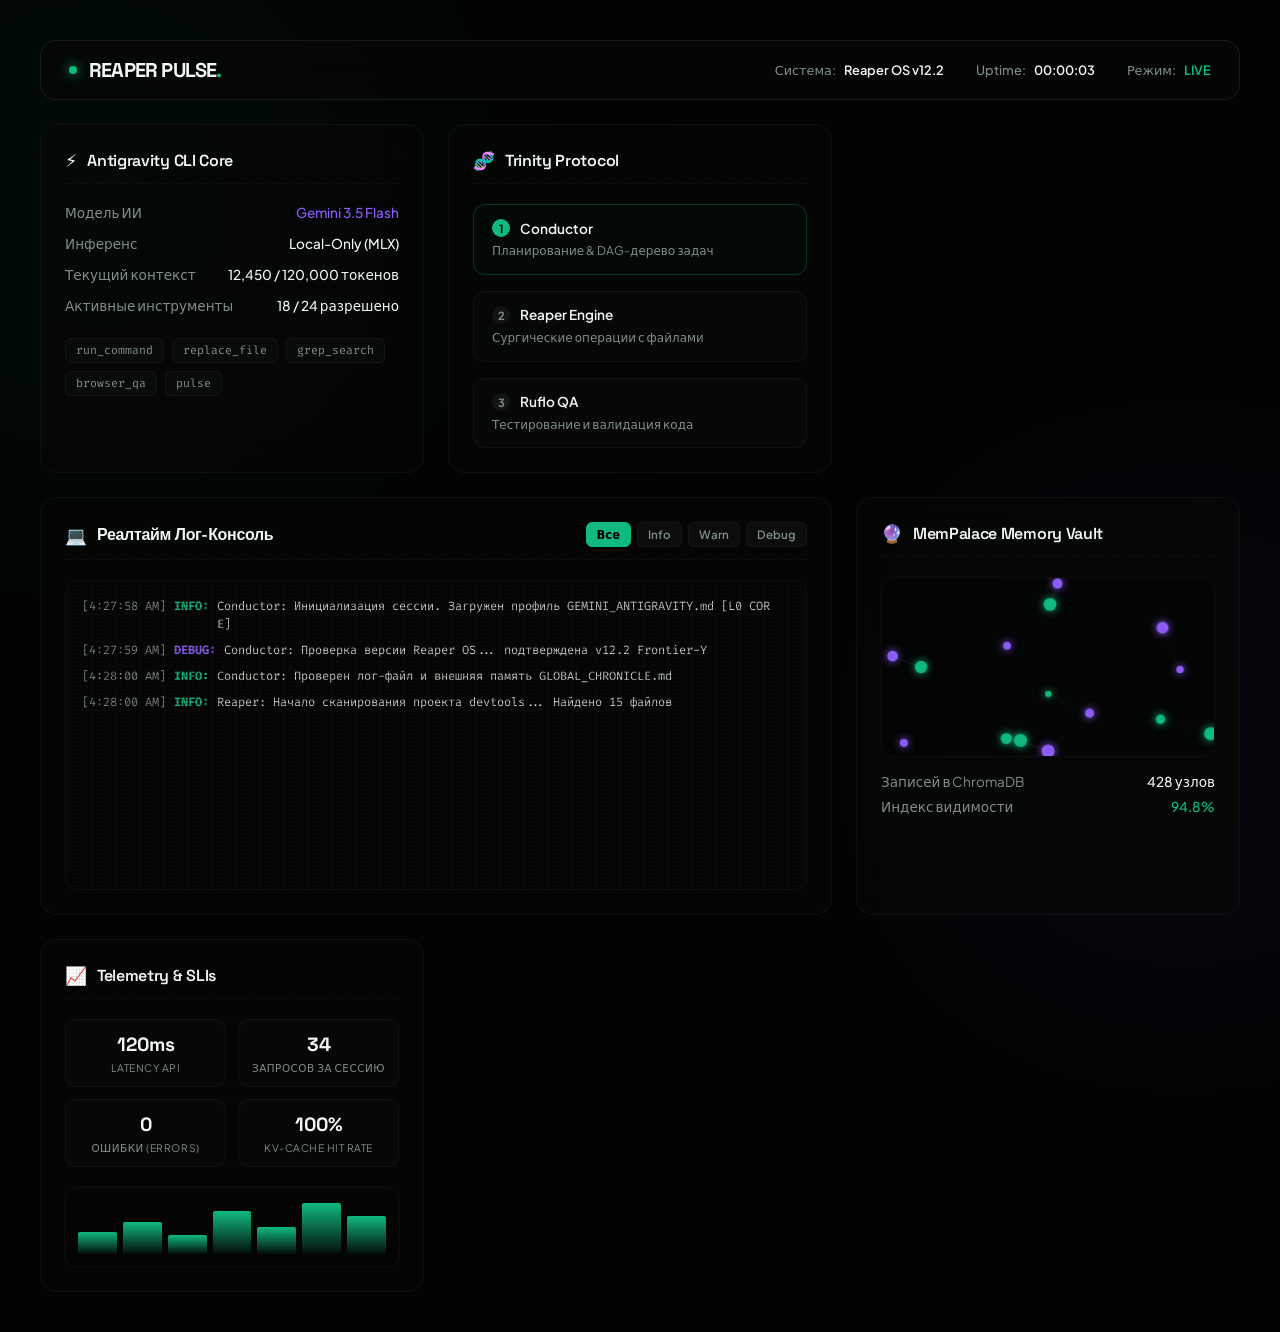
==== dashboard/index.html @ 6b087d82 "refactor(portability): make absolute paths dynamic, add bento dashboard and readme - Replace hardcod" ====
<!DOCTYPE html>
<html lang="ru">
<head>
    <meta charset="UTF-8">
    <meta name="viewport" content="width=device-width, initial-scale=1.0">
    <title>Reaper Pulse — Панель управления ИИ-Агентами</title>
    
    <link rel="preconnect" href="https://fonts.googleapis.com">
    <link rel="preconnect" href="https://fonts.gstatic.com" crossorigin>
    <link href="https://fonts.googleapis.com/css2?family=Fira+Code:wght@400;500&family=Plus+Jakarta+Sans:wght@300;400;500;600;700&family=Space+Grotesk:wght@500;600;700&display=swap" rel="stylesheet">
    
    <link rel="stylesheet" href="style.css">
</head>
<body>
    <!-- Glow orbs for premium mesh styling -->
    <div class="mesh-orb mesh-orb-cyan"></div>
    <div class="mesh-orb mesh-orb-purple"></div>

    <div class="dashboard-container">
        <!-- 1. HEADER PANEL -->
        <header class="bento-card header-card">
            <div class="header-logo">
                <span class="pulse-indicator"></span>
                <h1>REAPER PULSE<span>.</span></h1>
            </div>
            <div class="header-meta">
                <div class="meta-item">
                    <span class="meta-label">Система:</span>
                    <span class="meta-value">Reaper OS v12.2</span>
                </div>
                <div class="meta-item">
                    <span class="meta-label">Uptime:</span>
                    <span class="meta-value" id="uptime-val">00:00:00</span>
                </div>
                <div class="meta-item">
                    <span class="meta-label">Режим:</span>
                    <span class="meta-value highlight-green" id="mode-val">LIVE</span>
                </div>
            </div>
        </header>

        <main class="bento-grid">
            <!-- 2. ANTIGRAVITY ENGINE CARD -->
            <section class="bento-card engine-card">
                <div class="card-header">
                    <span class="card-icon">⚡</span>
                    <h2>Antigravity CLI Core</h2>
                </div>
                <div class="stats-list">
                    <div class="stat-row">
                        <span>Модель ИИ</span>
                        <span class="highlight-purple">Gemini 3.5 Flash</span>
                    </div>
                    <div class="stat-row">
                        <span>Инференс</span>
                        <span>Local-Only (MLX)</span>
                    </div>
                    <div class="stat-row">
                        <span>Текущий контекст</span>
                        <span id="context-val">12,450 / 120,000 токенов</span>
                    </div>
                    <div class="stat-row">
                        <span>Активные инструменты</span>
                        <span>18 / 24 разрешено</span>
                    </div>
                </div>
                <div class="tool-tags">
                    <span class="tag">run_command</span>
                    <span class="tag">replace_file</span>
                    <span class="tag">grep_search</span>
                    <span class="tag">browser_qa</span>
                    <span class="tag">pulse</span>
                </div>
            </section>

            <!-- 3. TRINITY STATUS CARD -->
            <section class="bento-card trinity-card">
                <div class="card-header">
                    <span class="card-icon">🧬</span>
                    <h2>Trinity Protocol</h2>
                </div>
                <div class="trinity-steps">
                    <div class="trinity-step active" id="conductor-step">
                        <div class="step-head">
                            <span class="step-badge">1</span>
                            <h3>Conductor</h3>
                        </div>
                        <p>Планирование & DAG-дерево задач</p>
                    </div>
                    <div class="trinity-step" id="reaper-step">
                        <div class="step-head">
                            <span class="step-badge">2</span>
                            <h3>Reaper Engine</h3>
                        </div>
                        <p>Сургические операции с файлами</p>
                    </div>
                    <div class="trinity-step" id="ruflo-step">
                        <div class="step-head">
                            <span class="step-badge">3</span>
                            <h3>Ruflo QA</h3>
                        </div>
                        <p>Тестирование и валидация кода</p>
                    </div>
                </div>
            </section>

            <!-- 4. LOGS CONSOLE CARD (DOUBLE WIDTH) -->
            <section class="bento-card logs-card">
                <div class="card-header">
                    <span class="card-icon">💻</span>
                    <h2>Реалтайм Лог-Консоль</h2>
                    <div class="filter-buttons">
                        <button class="filter-btn active" data-filter="all">Все</button>
                        <button class="filter-btn" data-filter="info">Info</button>
                        <button class="filter-btn" data-filter="warn">Warn</button>
                        <button class="filter-btn" data-filter="debug">Debug</button>
                    </div>
                </div>
                <div class="console-wrapper">
                    <div class="console-body" id="console-output">
                        <!-- Log messages go here -->
                    </div>
                </div>
            </section>

            <!-- 5. MEMORY VAULT CARD -->
            <section class="bento-card memory-card">
                <div class="card-header">
                    <span class="card-icon">🔮</span>
                    <h2>MemPalace Memory Vault</h2>
                </div>
                <div class="canvas-container">
                    <canvas id="memory-canvas"></canvas>
                </div>
                <div class="stats-list small-stats">
                    <div class="stat-row">
                        <span>Записей в ChromaDB</span>
                        <span>428 узлов</span>
                    </div>
                    <div class="stat-row">
                        <span>Индекс видимости</span>
                        <span class="highlight-green">94.8%</span>
                    </div>
                </div>
            </section>

            <!-- 6. TELEMETRY & SLI CARD -->
            <section class="bento-card telemetry-card">
                <div class="card-header">
                    <span class="card-icon">📈</span>
                    <h2>Telemetry & SLIs</h2>
                </div>
                <div class="telemetry-grid">
                    <div class="telemetry-box">
                        <span class="tel-val" id="latency-val">120ms</span>
                        <span class="tel-label">Latency API</span>
                    </div>
                    <div class="telemetry-box">
                        <span class="tel-val" id="calls-val">34</span>
                        <span class="tel-label">Запросов за сессию</span>
                    </div>
                    <div class="telemetry-box">
                        <span class="tel-val" id="errors-val">0</span>
                        <span class="tel-label">Ошибки (Errors)</span>
                    </div>
                    <div class="telemetry-box">
                        <span class="tel-val" id="cache-val">100%</span>
                        <span class="tel-label">KV-Cache hit rate</span>
                    </div>
                </div>
                <div class="chart-container">
                    <div class="chart-bar-wrapper">
                        <div class="chart-bar" style="height: 40%"></div>
                        <div class="chart-bar" style="height: 60%"></div>
                        <div class="chart-bar" style="height: 35%"></div>
                        <div class="chart-bar" style="height: 80%"></div>
                        <div class="chart-bar" style="height: 50%"></div>
                        <div class="chart-bar" style="height: 95%"></div>
                        <div class="chart-bar" style="height: 70%"></div>
                    </div>
                </div>
            </section>
        </main>
    </div>

    <script src="app.js"></script>
</body>
</html>
---- dashboard/style.css ----
/* style.css - ReaperOS Dashboard Styling */

:root {
    --bg-color: #020302;
    --card-bg: rgba(6, 8, 7, 0.7);
    --border-color: rgba(255, 255, 255, 0.04);
    --accent-cyan: #10b981;
    --accent-purple: #8b5cf6;
    --accent-lime: #84cc16;
    --text-primary: #f2f7f4;
    --text-muted: #7f8e87;
    --font-ui: 'Plus Jakarta Sans', system-ui, sans-serif;
    --font-display: 'Space Grotesk', sans-serif;
    --font-code: 'Fira Code', monospace;
    --ease-fluid: cubic-bezier(0.25, 1, 0.5, 1);
}

* {
    box-sizing: border-box;
    margin: 0;
    padding: 0;
}

body {
    background-color: var(--bg-color);
    color: var(--text-primary);
    font-family: var(--font-ui);
    min-height: 100vh;
    padding: 40px 20px;
    overflow-x: hidden;
    position: relative;
}

/* 1. MESH GLOW ORBS */
.mesh-orb {
    position: fixed;
    width: 45vw;
    height: 45vw;
    border-radius: 50%;
    filter: blur(180px);
    opacity: 0.08;
    pointer-events: none;
    z-index: -1;
    will-change: transform;
}
.mesh-orb-cyan {
    background: var(--accent-cyan);
    top: -10%;
    left: -15%;
    animation: float-orb-1 25s infinite alternate ease-in-out;
}
.mesh-orb-purple {
    background: var(--accent-purple);
    bottom: -15%;
    right: -15%;
    animation: float-orb-2 30s infinite alternate ease-in-out;
}
@keyframes float-orb-1 {
    0% { transform: translate(0, 0) scale(1); }
    100% { transform: translate(5vw, 5vh) scale(1.1); }
}
@keyframes float-orb-2 {
    0% { transform: translate(0, 0) scale(1); }
    100% { transform: translate(-8vw, -5vh) scale(0.95); }
}

/* 2. DASHBOARD CONTAINER & LAYOUT */
.dashboard-container {
    max-width: 1200px;
    margin: 0 auto;
    display: flex;
    flex-direction: column;
    gap: 24px;
}

/* 3. BENTO CARDS BASE */
.bento-card {
    background: var(--card-bg);
    backdrop-filter: blur(20px);
    -webkit-backdrop-filter: blur(20px);
    border: 1px solid var(--border-color);
    border-radius: 16px;
    padding: 24px;
    transition: transform 0.4s var(--ease-fluid), border-color 0.4s, box-shadow 0.4s;
    will-change: transform;
}

.bento-card:hover {
    transform: translateY(-2px);
    border-color: rgba(16, 185, 129, 0.15);
    box-shadow: 0 12px 30px rgba(16, 185, 129, 0.03);
}

/* 4. HEADER PANEL styling */
.header-card {
    display: flex;
    justify-content: space-between;
    align-items: center;
    padding: 16px 28px;
    border-color: rgba(255, 255, 255, 0.08);
}

.header-logo {
    display: flex;
    align-items: center;
    gap: 12px;
}

.pulse-indicator {
    width: 8px;
    height: 8px;
    background: var(--accent-cyan);
    border-radius: 50%;
    box-shadow: 0 0 12px var(--accent-cyan);
    animation: pulseGlow 2s infinite ease-in-out;
}

@keyframes pulseGlow {
    0%, 100% { transform: scale(1); opacity: 1; }
    50% { transform: scale(1.3); opacity: 0.6; }
}

.header-logo h1 {
    font-family: var(--font-display);
    font-size: 1.25rem;
    font-weight: 700;
    letter-spacing: -0.04em;
}

.header-logo h1 span {
    color: var(--accent-cyan);
}

.header-meta {
    display: flex;
    gap: 32px;
}

.meta-item {
    display: flex;
    align-items: center;
    gap: 8px;
    font-size: 0.8rem;
}

.meta-label {
    color: var(--text-muted);
    font-weight: 500;
}

.meta-value {
    color: var(--text-primary);
    font-weight: 600;
}

.highlight-green {
    color: var(--accent-cyan) !important;
    text-shadow: 0 0 10px rgba(16, 185, 129, 0.2);
}

.highlight-purple {
    color: var(--accent-purple) !important;
    text-shadow: 0 0 10px rgba(139, 92, 246, 0.2);
}

/* 5. BENTO GRID SYSTEM */
.bento-grid {
    display: grid;
    grid-template-columns: repeat(3, 1fr);
    gap: 24px;
}

/* Responsive grid */
@media (max-width: 1024px) {
    .bento-grid {
        grid-template-columns: repeat(2, 1fr);
    }
}
@media (max-width: 768px) {
    .bento-grid {
        grid-template-columns: 1fr;
    }
    .header-card {
        flex-direction: column;
        gap: 16px;
    }
}

/* Bento Card specific layouts */
.card-header {
    display: flex;
    align-items: center;
    gap: 10px;
    margin-bottom: 20px;
    border-bottom: 1px dashed var(--border-color);
    padding-bottom: 12px;
}

.card-header h2 {
    font-family: var(--font-display);
    font-size: 1rem;
    font-weight: 600;
    letter-spacing: -0.02em;
}

.card-icon {
    font-size: 1.1rem;
}

/* 6. STATS & TABLES */
.stats-list {
    display: flex;
    flex-direction: column;
    gap: 14px;
}

.stat-row {
    display: flex;
    justify-content: space-between;
    font-size: 0.85rem;
    color: var(--text-muted);
}

.stat-row span:last-child {
    color: var(--text-primary);
    font-weight: 500;
}

.tool-tags {
    display: flex;
    flex-wrap: wrap;
    gap: 8px;
    margin-top: 24px;
}

.tag {
    background: rgba(255, 255, 255, 0.02);
    border: 1px solid var(--border-color);
    padding: 4px 10px;
    border-radius: 6px;
    font-family: var(--font-code);
    font-size: 0.72rem;
    color: var(--text-muted);
}

/* 7. TRINITY STEP PANEL */
.trinity-steps {
    display: flex;
    flex-direction: column;
    gap: 16px;
}

.trinity-step {
    border: 1px solid var(--border-color);
    background: rgba(255, 255, 255, 0.01);
    border-radius: 12px;
    padding: 14px 18px;
    transition: all 0.3s;
}

.trinity-step.active {
    border-color: rgba(16, 185, 129, 0.25);
    background: rgba(16, 185, 129, 0.02);
}

.step-head {
    display: flex;
    align-items: center;
    gap: 10px;
    margin-bottom: 6px;
}

.step-badge {
    width: 18px;
    height: 18px;
    border-radius: 50%;
    background: rgba(255, 255, 255, 0.05);
    display: flex;
    align-items: center;
    justify-content: center;
    font-size: 0.7rem;
    font-weight: 700;
    color: var(--text-muted);
}

.trinity-step.active .step-badge {
    background: var(--accent-cyan);
    color: #000;
}

.step-head h3 {
    font-size: 0.85rem;
    font-weight: 600;
}

.trinity-step p {
    font-size: 0.75rem;
    color: var(--text-muted);
    line-height: 1.4;
}

/* 8. LOGS CARD styling */
.logs-card {
    grid-column: span 2;
}

@media (max-width: 768px) {
    .logs-card {
        grid-column: span 1;
    }
}

.filter-buttons {
    margin-left: auto;
    display: flex;
    gap: 6px;
}

.filter-btn {
    background: rgba(255, 255, 255, 0.03);
    border: 1px solid var(--border-color);
    color: var(--text-muted);
    font-family: var(--font-ui);
    font-size: 0.72rem;
    font-weight: 600;
    padding: 4px 10px;
    border-radius: 6px;
    cursor: pointer;
    transition: all 0.2s;
}

.filter-btn.active, .filter-btn:hover {
    background: var(--accent-cyan);
    color: #000;
    border-color: var(--accent-cyan);
}

.console-wrapper {
    background: #030504;
    border: 1px solid var(--border-color);
    border-radius: 12px;
    padding: 16px;
    height: 310px;
    position: relative;
    overflow: hidden;
}

.console-wrapper::after {
    content: '';
    position: absolute;
    top: 0; left: 0; right: 0; bottom: 0;
    background: linear-gradient(rgba(18, 16, 16, 0) 50%, rgba(0, 0, 0, 0.25) 50%), linear-gradient(90deg, rgba(255, 0, 0, 0.06), rgba(0, 255, 0, 0.02), rgba(0, 0, 255, 0.06));
    background-size: 100% 4px, 6px 100%;
    pointer-events: none;
}

.console-body {
    height: 100%;
    overflow-y: auto;
    display: flex;
    flex-direction: column;
    gap: 8px;
    font-family: var(--font-code);
    font-size: 0.75rem;
    line-height: 1.5;
    padding-right: 8px;
}

/* Custom terminal log colors */
.log-line {
    display: flex;
    gap: 8px;
}

.log-time {
    color: var(--text-muted);
    flex-shrink: 0;
}

.log-level {
    font-weight: 700;
    flex-shrink: 0;
}

.log-level.info { color: var(--accent-cyan); }
.log-level.warn { color: var(--accent-lime); }
.log-level.debug { color: var(--accent-purple); }

.log-text {
    color: #cfd8d3;
    word-break: break-all;
}

/* Custom terminal scrollbars */
.console-body::-webkit-scrollbar {
    width: 4px;
}
.console-body::-webkit-scrollbar-thumb {
    background: rgba(255, 255, 255, 0.05);
    border-radius: 2px;
}

/* 9. MEMORY CANVAS styling */
.canvas-container {
    height: 180px;
    border: 1px solid var(--border-color);
    background: rgba(0,0,0,0.2);
    border-radius: 12px;
    overflow: hidden;
    margin-bottom: 16px;
}

#memory-canvas {
    width: 100%;
    height: 100%;
    display: block;
}

.small-stats {
    gap: 8px;
}

/* 10. TELEMETRY GRID & CHART styling */
.telemetry-grid {
    display: grid;
    grid-template-columns: repeat(2, 1fr);
    gap: 12px;
    margin-bottom: 20px;
}

.telemetry-box {
    background: rgba(255, 255, 255, 0.01);
    border: 1px solid var(--border-color);
    border-radius: 10px;
    padding: 12px;
    display: flex;
    flex-direction: column;
    align-items: center;
    justify-content: center;
}

.tel-val {
    font-family: var(--font-display);
    font-size: 1.2rem;
    font-weight: 700;
    color: var(--text-primary);
}

.tel-label {
    font-size: 0.65rem;
    color: var(--text-muted);
    text-transform: uppercase;
    letter-spacing: 0.05em;
    margin-top: 4px;
}

.chart-container {
    height: 80px;
    border: 1px solid var(--border-color);
    background: rgba(0,0,0,0.2);
    border-radius: 10px;
    padding: 12px;
    display: flex;
    align-items: flex-end;
}

.chart-bar-wrapper {
    width: 100%;
    height: 100%;
    display: flex;
    align-items: flex-end;
    justify-content: space-between;
    gap: 6px;
}

.chart-bar {
    flex-grow: 1;
    background: linear-gradient(180deg, var(--accent-cyan) 0%, rgba(16, 185, 129, 0.05) 100%);
    border-radius: 2px 2px 0 0;
    transition: height 0.5s ease-in-out;
}
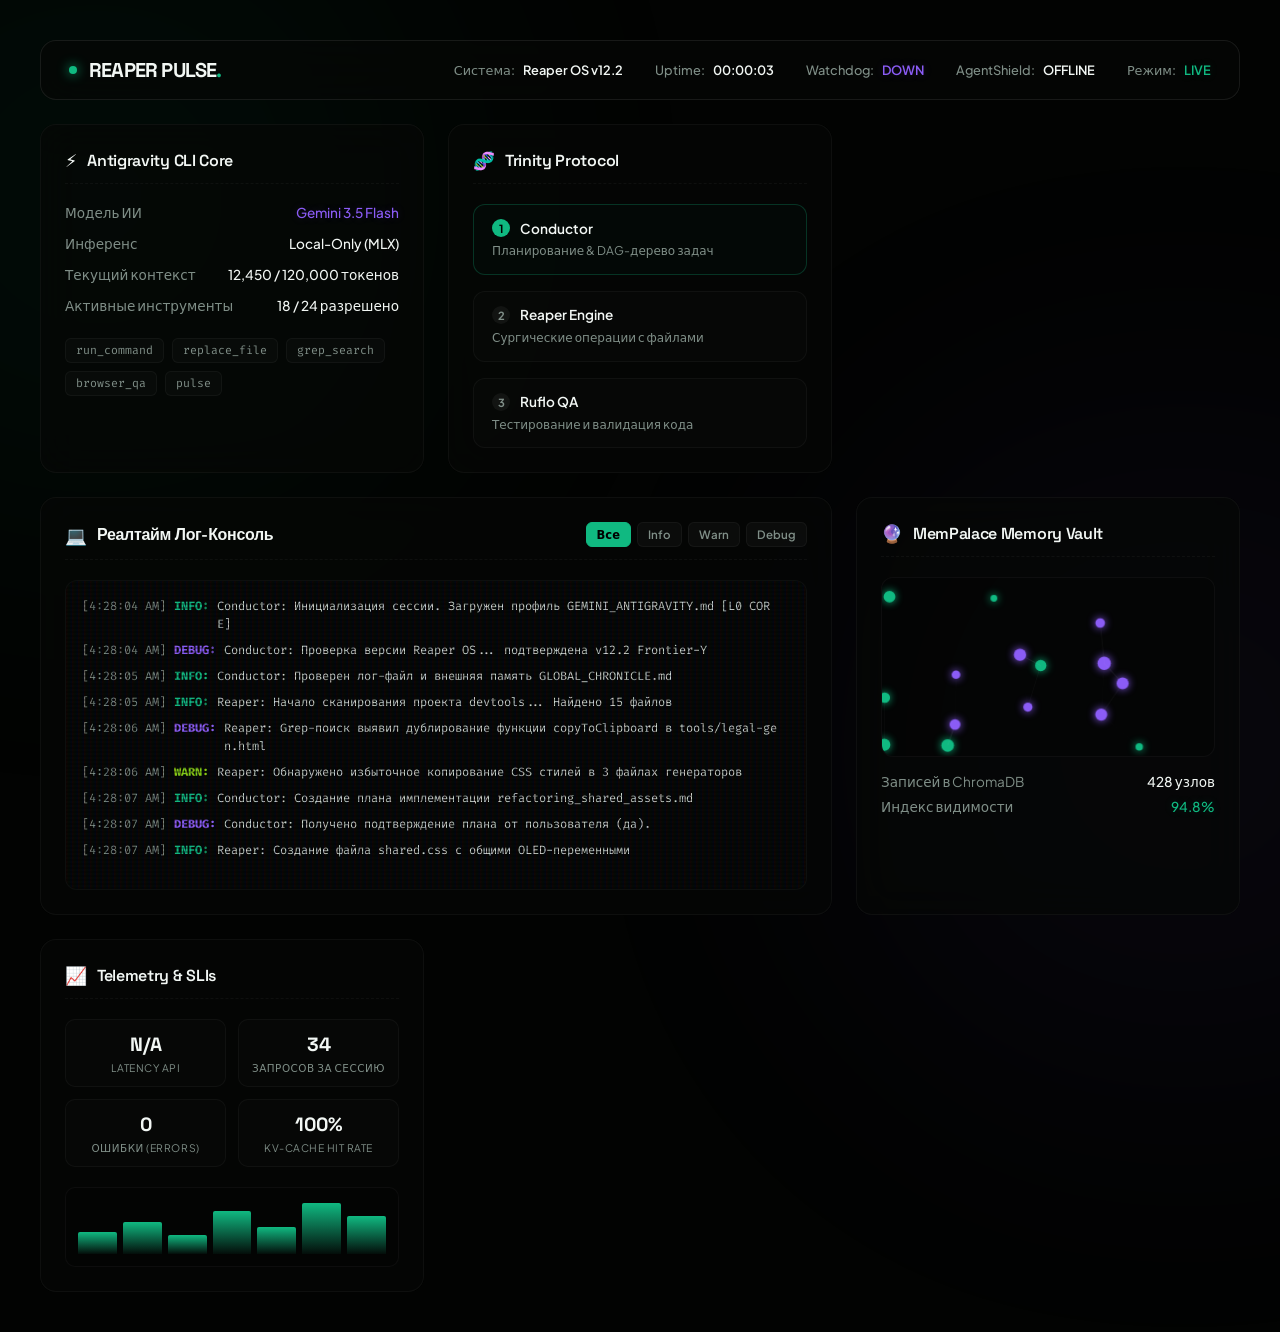
==== commit 05f556ec: "feat(architecture): add quality gates, database memory, secrets scanner, watchdog, telemetry and das" ====
--- a/dashboard/index.html
+++ b/dashboard/index.html
@@ -31,6 +31,14 @@
                 <div class="meta-item">
                     <span class="meta-label">Uptime:</span>
                     <span class="meta-value" id="uptime-val">00:00:00</span>
+                </div>
+                <div class="meta-item">
+                    <span class="meta-label">Watchdog:</span>
+                    <span class="meta-value highlight-green" id="watchdog-val">ACTIVE</span>
+                </div>
+                <div class="meta-item">
+                    <span class="meta-label">AgentShield:</span>
+                    <span class="meta-value highlight-green" id="shield-val">SECURE</span>
                 </div>
                 <div class="meta-item">
                     <span class="meta-label">Режим:</span>
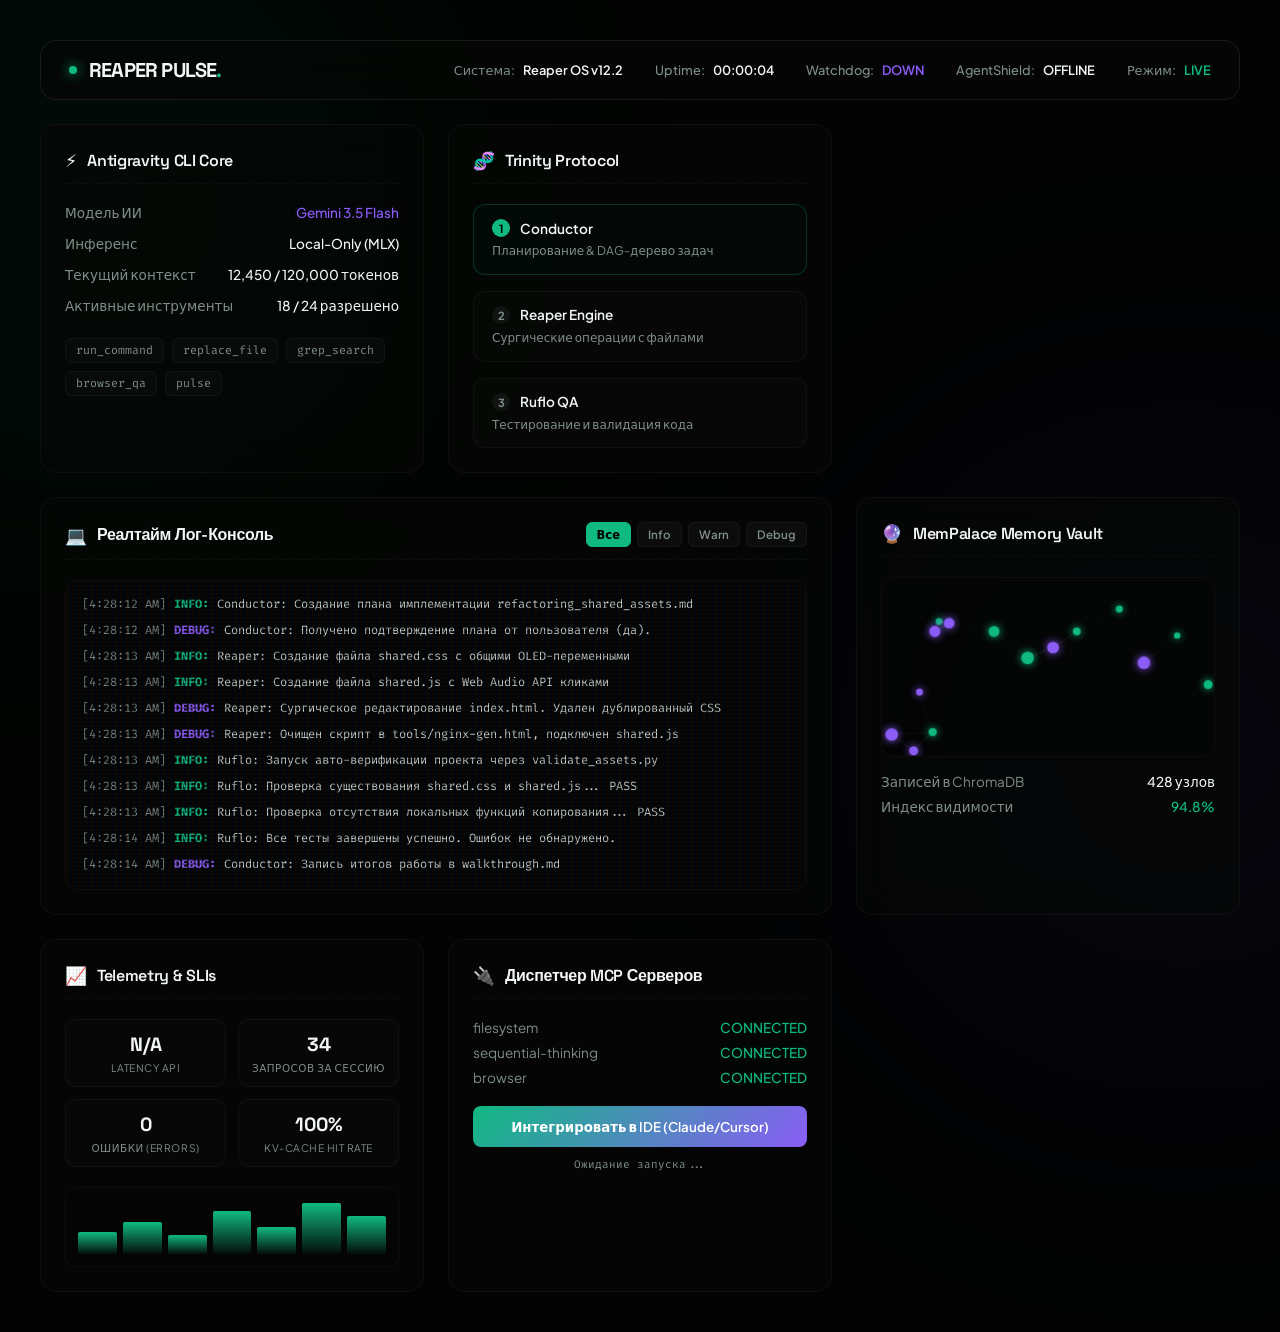
==== commit f67f78a0: "feat(dashboard): integrate EventSource logs stream, embedder vector LRU cache, BM25 hybrid search, A" ====
--- a/dashboard/index.html
+++ b/dashboard/index.html
@@ -188,6 +188,32 @@
                     </div>
                 </div>
             </section>
+
+            <!-- 7. MCP CONFIGURATOR CARD -->
+            <section class="bento-card mcp-card">
+                <div class="card-header">
+                    <span class="card-icon">🔌</span>
+                    <h2>Диспетчер MCP Серверов</h2>
+                </div>
+                <div class="stats-list small-stats" style="margin-bottom: 20px;">
+                    <div class="stat-row">
+                        <span>filesystem</span>
+                        <span class="highlight-green" style="color: var(--accent-cyan);">CONNECTED</span>
+                    </div>
+                    <div class="stat-row">
+                        <span>sequential-thinking</span>
+                        <span class="highlight-green" style="color: var(--accent-cyan);">CONNECTED</span>
+                    </div>
+                    <div class="stat-row">
+                        <span>browser</span>
+                        <span class="highlight-green" style="color: var(--accent-cyan);">CONNECTED</span>
+                    </div>
+                </div>
+                <div class="mcp-setup-container" style="display: flex; flex-direction: column; gap: 10px;">
+                    <button class="mcp-setup-btn" id="mcp-setup-trigger" style="background: linear-gradient(135deg, var(--accent-cyan), var(--accent-purple)); border: none; color: #fff; padding: 12px 20px; border-radius: 8px; font-family: var(--font-ui); font-weight: 600; cursor: pointer; transition: transform 0.2s var(--ease-fluid), opacity 0.2s;">Интегрировать в IDE (Claude/Cursor)</button>
+                    <span id="mcp-status-text" class="mcp-status-msg" style="font-size: 11px; color: var(--text-muted); font-family: var(--font-code); text-align: center;">Ожидание запуска...</span>
+                </div>
+            </section>
         </main>
     </div>
 
--- a/dashboard/style.css
+++ b/dashboard/style.css
@@ -91,6 +91,13 @@
     box-shadow: 0 12px 30px rgba(16, 185, 129, 0.03);
 }
 
+.bento-grid:has(.bento-card:hover) .bento-card:not(:hover),
+.dashboard-container:has(.bento-card:hover) .bento-card:not(:hover) {
+    opacity: 0.6;
+    filter: blur(0.5px);
+    transition: opacity 0.4s var(--ease-fluid), filter 0.4s var(--ease-fluid);
+}
+
 /* 4. HEADER PANEL styling */
 .header-card {
     display: flex;
@@ -364,6 +371,8 @@
     font-size: 0.75rem;
     line-height: 1.5;
     padding-right: 8px;
+    scrollbar-width: thin;
+    scrollbar-color: rgba(255, 255, 255, 0.08) transparent;
 }
 
 /* Custom terminal log colors */
